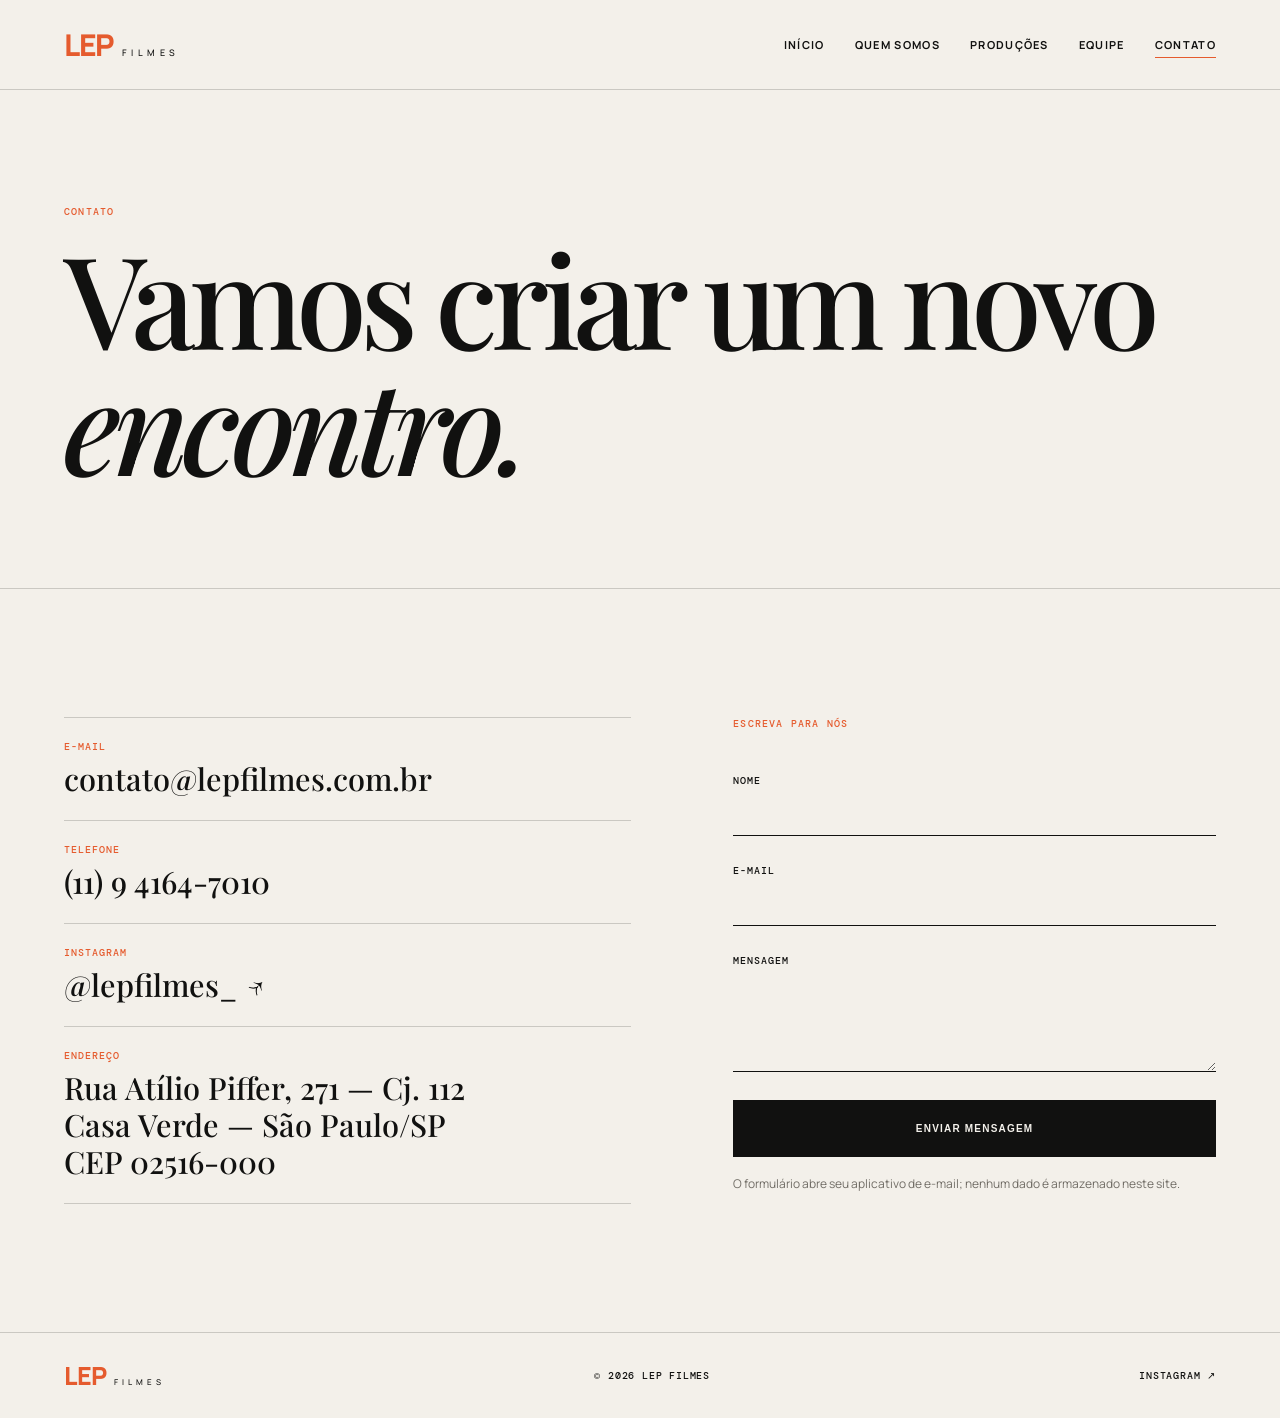
==== pages/contato.html @ 981b1b51 "Initial commit - LEP site" ====
<!doctype html><html lang="pt-BR"><head><meta charset="utf-8"><meta name="viewport" content="width=device-width,initial-scale=1"><title>Contato | LEP Filmes</title><meta name="description" content="Entre em contato com a LEP Filmes."><link rel="icon" href="../favicon.svg"><link rel="stylesheet" href="../css/styles.css"></head><body><div data-header></div><main><section class="page-hero"><p class="eyebrow">Contato</p><h1 class="display">Vamos criar um novo <em>encontro.</em></h1></section><section class="section"><div class="contact-grid"><div class="contact-links" data-reveal><a class="contact-link" href="mailto:contato@lepfilmes.com.br"><small>E-mail</small><strong>contato@lepfilmes.com.br</strong></a><a class="contact-link" href="tel:+5511941647010"><small>Telefone</small><strong>(11) 9 4164-7010</strong></a><a class="contact-link" href="https://www.instagram.com/lepfilmes_/" target="_blank" rel="noreferrer"><small>Instagram</small><strong>@lepfilmes_ ↗</strong></a><div class="contact-link"><small>Endereço</small><strong>Rua Atílio Piffer, 271 — Cj. 112<br>Casa Verde — São Paulo/SP<br>CEP 02516-000</strong></div></div><form class="contact-form" data-reveal action="mailto:contato@lepfilmes.com.br" method="post" enctype="text/plain"><p class="eyebrow">Escreva para nós</p><label>Nome<input required name="nome" type="text"></label><label>E-mail<input required name="email" type="email"></label><label>Mensagem<textarea required name="mensagem"></textarea></label><button class="button" type="submit">Enviar mensagem</button><p class="form-note">O formulário abre seu aplicativo de e-mail; nenhum dado é armazenado neste site.</p></form></div></section></main><div data-footer></div><script src="../js/site.js"></script></body></html>
---- css/styles.css ----
@import url('https://fonts.googleapis.com/css2?family=DM+Mono:wght@400;500&family=Manrope:wght@400;500;600;700&family=Playfair+Display:ital,wght@0,500;0,600;1,500;1,600&display=swap');
:root{--ink:#111110;--paper:#f3f0ea;--warm:#e55b2e;--sand:#d2c3af;--muted:#716d66;--line:rgba(17,17,16,.18);--display:'Playfair Display',Georgia,serif;--sans:Manrope,Arial,sans-serif;--mono:'DM Mono',monospace}*{box-sizing:border-box}html{scroll-behavior:smooth}body{margin:0;background:var(--paper);color:var(--ink);font:16px/1.55 var(--sans)}a{color:inherit;text-decoration:none}img{display:block;max-width:100%}.site-header{height:90px;display:flex;align-items:center;justify-content:space-between;padding:0 clamp(22px,5vw,80px);border-bottom:1px solid var(--line);position:relative;z-index:5;background:var(--paper)}.wordmark{display:flex;align-items:baseline;gap:8px;font-family:var(--sans);font-weight:800;letter-spacing:-.09em}.wordmark span{font-size:30px;line-height:1;color:var(--warm)}.wordmark i{font-style:normal;font-size:9px;letter-spacing:.5em;font-weight:500}.site-nav{display:flex;gap:30px;font-size:11px;font-weight:700;letter-spacing:.12em;text-transform:uppercase}.site-nav a{position:relative}.site-nav a:after{content:'';position:absolute;left:0;bottom:-5px;width:0;height:1px;background:var(--warm);transition:width .25s}.site-nav a:hover:after,.site-nav a.active:after{width:100%}.menu-toggle{display:none;background:none;border:0;padding:8px}.menu-toggle span{display:block;background:var(--ink);height:1px;width:24px;margin:5px}.eyebrow{font:500 10px/1.4 var(--mono);letter-spacing:.12em;text-transform:uppercase;color:var(--warm);margin:0 0 14px}.display{font-family:var(--display);font-weight:500;letter-spacing:-.055em;line-height:.98}.display em{font-style:italic}.button,.button-quiet{display:inline-flex;align-items:center;justify-content:center;min-height:46px;padding:0 20px;border:1px solid var(--ink);font-size:10px;letter-spacing:.12em;text-transform:uppercase;font-weight:700;transition:.25s}.button{background:var(--ink);color:var(--paper)}.button:hover{background:var(--warm);border-color:var(--warm)}.button-quiet:hover{background:var(--ink);color:var(--paper)}
.hero{min-height:calc(100vh - 90px);display:flex;flex-direction:column;justify-content:space-between;padding:clamp(38px,7vw,110px) clamp(22px,5vw,80px) 32px;background:var(--ink);color:var(--paper);overflow:hidden;position:relative}.hero:after{content:'LEP';font:600 min(41vw,570px)/.7 var(--display);letter-spacing:-.13em;color:rgba(229,91,46,.13);position:absolute;right:-.04em;bottom:.03em;pointer-events:none}.hero__top,.hero__bottom{position:relative;z-index:1;display:flex;justify-content:space-between;gap:20px}.hero__bottom{align-items:flex-end;gap:40px}.hero .eyebrow,.hero__year,.scroll-note{color:var(--sand)}.hero__year,.scroll-note{font:500 10px var(--mono)}.hero h1{max-width:1100px;font-size:clamp(60px,11.6vw,176px);margin:0;position:relative;z-index:1}.hero__copy{max-width:440px;font-size:clamp(16px,1.5vw,21px);line-height:1.45;margin:0}.scroll-note{letter-spacing:.1em;text-transform:uppercase;writing-mode:vertical-rl}.section{padding:clamp(72px,10vw,150px) clamp(22px,5vw,80px)}.section--ink{background:var(--ink);color:var(--paper)}.section-heading{display:grid;grid-template-columns:1fr 2fr;gap:30px;margin-bottom:60px}.section-heading h2{font-size:clamp(46px,6.5vw,96px);margin:0}.section-heading .intro{font-size:clamp(17px,1.7vw,25px);max-width:640px;margin:5px 0 0}
.featured-grid{display:grid;grid-template-columns:1.16fr .84fr;gap:clamp(20px,4vw,60px);align-items:start}.production-card{position:relative;min-width:0;border-top:1px solid var(--line);padding-top:14px}.production-card--featured:nth-child(2){margin-top:105px}/* Images are anchors: block formatting makes the explicit height reserve layout space. */.production-image{display:block;position:relative;z-index:0;height:clamp(320px,46vw,650px);background:#252525;overflow:hidden}.production-image img{width:100%;height:100%;object-fit:cover;transition:transform .7s ease}.production-card:hover img{transform:scale(1.035)}.production-card__body{position:relative;z-index:1;padding-top:20px}.production-card h3{font:500 clamp(34px,4vw,58px)/1 var(--display);letter-spacing:-.05em;margin:0 0 15px}.production-card p:not(.eyebrow){margin:0;max-width:480px;font-size:15px;color:var(--muted)}.section--ink .production-card p:not(.eyebrow){color:#d0ccc5}.text-link{display:inline-flex;margin-top:23px;gap:16px;text-transform:uppercase;font:500 10px var(--mono);letter-spacing:.1em;border-bottom:1px solid currentColor;padding-bottom:5px}
.split-statement{display:grid;grid-template-columns:1fr 1fr;gap:8vw;align-items:end}.split-statement h2{font-size:clamp(54px,8.4vw,130px);margin:0}.split-statement__copy{font-size:20px;max-width:480px;margin:0}.numbers{display:flex;flex-wrap:wrap;gap:clamp(28px,7vw,110px);margin-top:55px;padding-top:22px;border-top:1px solid rgba(243,240,234,.25)}.number strong{font:500 clamp(42px,5vw,70px)/1 var(--display);display:block}.number span{font:500 10px var(--mono);letter-spacing:.1em;text-transform:uppercase;color:var(--sand)}.founders{display:grid;grid-template-columns:1.2fr .8fr;gap:clamp(30px,8vw,130px);align-items:center}.founders__image{height:min(70vw,750px);overflow:hidden}.founders__image img,.team-portrait img{width:100%;height:100%;object-fit:cover;filter:saturate(.78)}.founders h2{font-size:clamp(50px,6vw,90px);margin:0 0 24px}.founder-names,.role-list{border-top:1px solid var(--line);margin-top:36px}.founder-names div{display:flex;justify-content:space-between;padding:14px 0;border-bottom:1px solid var(--line);font-size:15px}.founder-names span:last-child{font:500 10px var(--mono);letter-spacing:.08em;text-transform:uppercase;color:var(--muted)}.instagram-cta{background:var(--warm);padding:clamp(60px,9vw,130px) clamp(22px,5vw,80px);display:flex;justify-content:space-between;align-items:flex-end;gap:35px}.instagram-cta h2{font-size:clamp(48px,7vw,110px);line-height:.92;margin:0;max-width:800px}.instagram-cta .button{background:var(--ink)}
.page-hero{padding:clamp(60px,9vw,140px) clamp(22px,5vw,80px) clamp(55px,8vw,110px);border-bottom:1px solid var(--line)}.page-hero h1{font-size:clamp(62px,10vw,152px);margin:16px 0 0;max-width:1100px}.page-hero__intro{font-size:clamp(18px,2vw,28px);line-height:1.35;max-width:720px;margin:36px 0 0}.catalog-grid{display:grid;grid-template-columns:repeat(2,minmax(0,1fr));gap:64px 35px}.catalog-grid .production-card:nth-child(even){margin-top:90px}.about-hero{display:grid;grid-template-columns:1.1fr .9fr;gap:7vw}.about-hero h1{font-size:clamp(58px,9.5vw,145px);margin:0}.about-hero__copy{font-size:clamp(19px,2vw,29px);line-height:1.35;align-self:end}.about-block{max-width:790px;margin:0 auto;font-size:clamp(19px,2vw,27px);line-height:1.45}.about-block p{margin:0 0 28px}.team-grid{display:grid;grid-template-columns:1.1fr .9fr;gap:70px}.team-portrait{height:680px}.team-copy h2{font-size:clamp(48px,6.5vw,90px);margin:0 0 24px}.role-list div{display:grid;grid-template-columns:1fr 1fr;padding:18px 0;border-bottom:1px solid var(--line);gap:25px}.role-list span:first-child{font:500 10px var(--mono);letter-spacing:.1em;text-transform:uppercase;color:var(--warm)}
.contact-grid{display:grid;grid-template-columns:1.08fr .92fr;gap:8vw}.contact-links{border-top:1px solid var(--line)}.contact-link{padding:22px 0;border-bottom:1px solid var(--line);display:block}.contact-link small{display:block;font:500 10px var(--mono);letter-spacing:.1em;text-transform:uppercase;color:var(--warm);margin-bottom:8px}.contact-link strong{font:500 clamp(20px,2.4vw,36px)/1.2 var(--display)}.contact-form{display:grid;gap:18px}.contact-form label{font:500 10px var(--mono);letter-spacing:.1em;text-transform:uppercase}.contact-form input,.contact-form textarea{display:block;width:100%;background:transparent;border:0;border-bottom:1px solid var(--ink);font:17px var(--sans);padding:10px 0;margin-top:5px;outline:none}.contact-form textarea{height:100px;resize:vertical}.form-note{font-size:12px;color:var(--muted);margin:0}.production-detail{padding-bottom:0}.production-detail__hero{display:grid;grid-template-columns:.9fr 1.1fr;min-height:calc(100vh - 90px)}.production-detail__image{min-height:500px;background:var(--ink)}.production-detail__image img{width:100%;height:100%;object-fit:cover}.production-detail__text{padding:clamp(45px,7vw,110px) clamp(24px,6vw,105px);display:flex;flex-direction:column;justify-content:flex-end}.production-detail__text h1{font-size:clamp(55px,8vw,128px);margin:0 0 25px}.production-detail__text .lead{font-size:clamp(18px,1.8vw,26px);line-height:1.4;max-width:620px;margin:0}.button-row{display:flex;flex-wrap:wrap;gap:9px;margin-top:38px}.detail-data{display:grid;grid-template-columns:1fr 1fr;gap:8vw}.detail-data h2{font-size:clamp(38px,5vw,68px);margin:0 0 25px}.credit-list{border-top:1px solid var(--line)}.credit-list div{display:grid;grid-template-columns:150px 1fr;padding:12px 0;border-bottom:1px solid var(--line);gap:10px}.credit-list dt{font:500 10px var(--mono);color:var(--warm);letter-spacing:.08em;text-transform:uppercase}.credit-list dd{margin:0}.note{border-left:2px solid var(--warm);padding-left:18px;font-size:17px;line-height:1.5}.site-footer{display:flex;align-items:center;justify-content:space-between;gap:18px;padding:30px clamp(22px,5vw,80px);border-top:1px solid var(--line);font:500 10px var(--mono);letter-spacing:.08em;text-transform:uppercase}.site-footer p{margin:0}.wordmark--footer span{font-size:25px}.wordmark--footer i{font-size:8px}.reveal,[data-reveal]{opacity:0;transform:translateY(18px);transition:opacity .6s ease,transform .6s ease}.revealed{opacity:1;transform:translateY(0)}
@media(max-width:760px){.site-header{height:72px}.wordmark span{font-size:25px}.site-nav{display:none;position:absolute;top:71px;left:0;right:0;background:var(--paper);padding:20px 22px 25px;box-shadow:0 18px 26px rgba(0,0,0,.08);flex-direction:column;gap:16px}.site-nav.is-open{display:flex}.menu-toggle{display:block}.hero{min-height:calc(100vh - 72px)}.hero__bottom{align-items:flex-end}.scroll-note{display:none}.section-heading,.split-statement,.founders,.about-hero,.team-grid,.contact-grid,.production-detail__hero,.detail-data{grid-template-columns:1fr}.section-heading{gap:20px;margin-bottom:42px}.featured-grid,.catalog-grid{grid-template-columns:1fr;gap:45px}.production-card--featured:nth-child(2),.catalog-grid .production-card:nth-child(even){margin-top:0}.production-image{height:112vw;max-height:600px}.featured-grid .production-card:first-child .production-image{height:80vw}.founders__image,.team-portrait{height:118vw}.numbers{gap:25px}.instagram-cta{align-items:flex-start;flex-direction:column}.production-detail__hero{min-height:auto}.production-detail__image{height:116vw;min-height:0}.production-detail__text{min-height:500px}.site-footer{flex-wrap:wrap}.credit-list div{grid-template-columns:120px 1fr}}
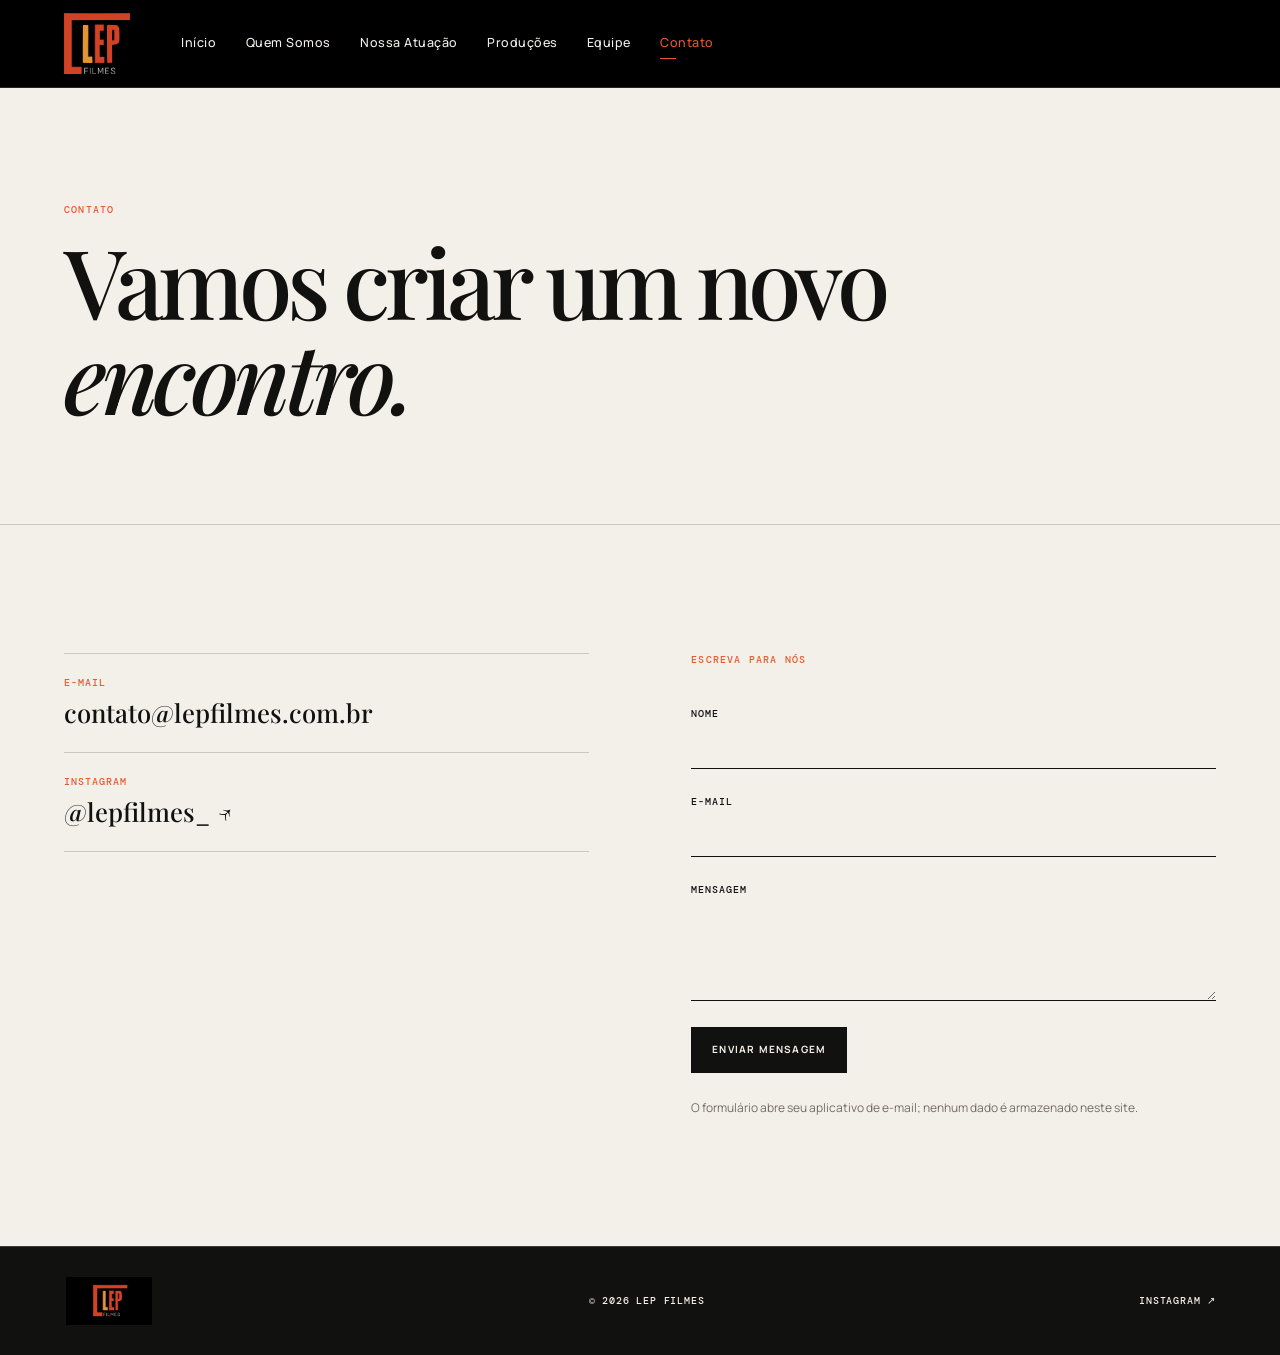
==== commit 82cbffe2: "Refine LEP site pages and navigation" ====
--- a/pages/contato.html
+++ b/pages/contato.html
@@ -1 +1 @@
-<!doctype html><html lang="pt-BR"><head><meta charset="utf-8"><meta name="viewport" content="width=device-width,initial-scale=1"><title>Contato | LEP Filmes</title><meta name="description" content="Entre em contato com a LEP Filmes."><link rel="icon" href="../favicon.svg"><link rel="stylesheet" href="../css/styles.css"></head><body><div data-header></div><main><section class="page-hero"><p class="eyebrow">Contato</p><h1 class="display">Vamos criar um novo <em>encontro.</em></h1></section><section class="section"><div class="contact-grid"><div class="contact-links" data-reveal><a class="contact-link" href="mailto:contato@lepfilmes.com.br"><small>E-mail</small><strong>contato@lepfilmes.com.br</strong></a><a class="contact-link" href="tel:+5511941647010"><small>Telefone</small><strong>(11) 9 4164-7010</strong></a><a class="contact-link" href="https://www.instagram.com/lepfilmes_/" target="_blank" rel="noreferrer"><small>Instagram</small><strong>@lepfilmes_ ↗</strong></a><div class="contact-link"><small>Endereço</small><strong>Rua Atílio Piffer, 271 — Cj. 112<br>Casa Verde — São Paulo/SP<br>CEP 02516-000</strong></div></div><form class="contact-form" data-reveal action="mailto:contato@lepfilmes.com.br" method="post" enctype="text/plain"><p class="eyebrow">Escreva para nós</p><label>Nome<input required name="nome" type="text"></label><label>E-mail<input required name="email" type="email"></label><label>Mensagem<textarea required name="mensagem"></textarea></label><button class="button" type="submit">Enviar mensagem</button><p class="form-note">O formulário abre seu aplicativo de e-mail; nenhum dado é armazenado neste site.</p></form></div></section></main><div data-footer></div><script src="../js/site.js"></script></body></html>
+<!doctype html><html lang="pt-BR"><head><meta charset="utf-8"><meta name="viewport" content="width=device-width,initial-scale=1"><title>Contato | LEP Filmes</title><meta name="description" content="Entre em contato com a LEP Filmes."><link rel="icon" href="../favicon.svg"><link rel="stylesheet" href="../css/styles.css"><link rel="stylesheet" href="../css/home.css"><link rel="stylesheet" href="../css/editorial.css"></head><body><div data-header></div><main><section class="page-hero"><p class="eyebrow">Contato</p><h1 class="display">Vamos criar um novo <em>encontro.</em></h1></section><section class="section"><div class="contact-grid"><div class="contact-links" data-reveal><a class="contact-link" href="mailto:contato@lepfilmes.com.br"><small>E-mail</small><strong>contato@lepfilmes.com.br</strong></a><a class="contact-link" href="https://www.instagram.com/lepfilmes_/" target="_blank" rel="noreferrer"><small>Instagram</small><strong>@lepfilmes_ ↗</strong></a></div><form class="contact-form" data-reveal action="mailto:contato@lepfilmes.com.br" method="post" enctype="text/plain"><p class="eyebrow">Escreva para nós</p><label>Nome<input required name="nome" type="text" autocomplete="name"></label><label>E-mail<input required name="email" type="email" autocomplete="email"></label><label>Mensagem<textarea required name="mensagem"></textarea></label><button class="button" type="submit">Enviar mensagem</button><p class="form-note">O formulário abre seu aplicativo de e-mail; nenhum dado é armazenado neste site.</p></form></div></section></main><div data-footer></div><script src="../js/site.js"></script></body></html>
--- a/css/styles.css
+++ b/css/styles.css
@@ -1,8 +1,125 @@
 @import url('https://fonts.googleapis.com/css2?family=DM+Mono:wght@400;500&family=Manrope:wght@400;500;600;700&family=Playfair+Display:ital,wght@0,500;0,600;1,500;1,600&display=swap');
 :root{--ink:#111110;--paper:#f3f0ea;--warm:#e55b2e;--sand:#d2c3af;--muted:#716d66;--line:rgba(17,17,16,.18);--display:'Playfair Display',Georgia,serif;--sans:Manrope,Arial,sans-serif;--mono:'DM Mono',monospace}*{box-sizing:border-box}html{scroll-behavior:smooth}body{margin:0;background:var(--paper);color:var(--ink);font:16px/1.55 var(--sans)}a{color:inherit;text-decoration:none}img{display:block;max-width:100%}.site-header{height:90px;display:flex;align-items:center;justify-content:space-between;padding:0 clamp(22px,5vw,80px);border-bottom:1px solid var(--line);position:relative;z-index:5;background:var(--paper)}.wordmark{display:flex;align-items:baseline;gap:8px;font-family:var(--sans);font-weight:800;letter-spacing:-.09em}.wordmark span{font-size:30px;line-height:1;color:var(--warm)}.wordmark i{font-style:normal;font-size:9px;letter-spacing:.5em;font-weight:500}.site-nav{display:flex;gap:30px;font-size:11px;font-weight:700;letter-spacing:.12em;text-transform:uppercase}.site-nav a{position:relative}.site-nav a:after{content:'';position:absolute;left:0;bottom:-5px;width:0;height:1px;background:var(--warm);transition:width .25s}.site-nav a:hover:after,.site-nav a.active:after{width:100%}.menu-toggle{display:none;background:none;border:0;padding:8px}.menu-toggle span{display:block;background:var(--ink);height:1px;width:24px;margin:5px}.eyebrow{font:500 10px/1.4 var(--mono);letter-spacing:.12em;text-transform:uppercase;color:var(--warm);margin:0 0 14px}.display{font-family:var(--display);font-weight:500;letter-spacing:-.055em;line-height:.98}.display em{font-style:italic}.button,.button-quiet{display:inline-flex;align-items:center;justify-content:center;min-height:46px;padding:0 20px;border:1px solid var(--ink);font-size:10px;letter-spacing:.12em;text-transform:uppercase;font-weight:700;transition:.25s}.button{background:var(--ink);color:var(--paper)}.button:hover{background:var(--warm);border-color:var(--warm)}.button-quiet:hover{background:var(--ink);color:var(--paper)}
-.hero{min-height:calc(100vh - 90px);display:flex;flex-direction:column;justify-content:space-between;padding:clamp(38px,7vw,110px) clamp(22px,5vw,80px) 32px;background:var(--ink);color:var(--paper);overflow:hidden;position:relative}.hero:after{content:'LEP';font:600 min(41vw,570px)/.7 var(--display);letter-spacing:-.13em;color:rgba(229,91,46,.13);position:absolute;right:-.04em;bottom:.03em;pointer-events:none}.hero__top,.hero__bottom{position:relative;z-index:1;display:flex;justify-content:space-between;gap:20px}.hero__bottom{align-items:flex-end;gap:40px}.hero .eyebrow,.hero__year,.scroll-note{color:var(--sand)}.hero__year,.scroll-note{font:500 10px var(--mono)}.hero h1{max-width:1100px;font-size:clamp(60px,11.6vw,176px);margin:0;position:relative;z-index:1}.hero__copy{max-width:440px;font-size:clamp(16px,1.5vw,21px);line-height:1.45;margin:0}.scroll-note{letter-spacing:.1em;text-transform:uppercase;writing-mode:vertical-rl}.section{padding:clamp(72px,10vw,150px) clamp(22px,5vw,80px)}.section--ink{background:var(--ink);color:var(--paper)}.section-heading{display:grid;grid-template-columns:1fr 2fr;gap:30px;margin-bottom:60px}.section-heading h2{font-size:clamp(46px,6.5vw,96px);margin:0}.section-heading .intro{font-size:clamp(17px,1.7vw,25px);max-width:640px;margin:5px 0 0}
+.hero{min-height:calc(100vh - 90px);display:flex;flex-direction:column;justify-content:space-between;padding:clamp(38px,7vw,110px) clamp(22px,5vw,80px) 32px;background:var(--ink);color:var(--paper);overflow:hidden;position:relative}.hero:after{content:'LEP';font:600 min(41vw,570px)/.7 var(--display);letter-spacing:-.13em;color:rgba(229,91,46,.13);position:absolute;right:-.04em;bottom:.03em;pointer-events:none}.hero__top,.hero__bottom{position:relative;z-index:1;display:flex;justify-content:space-between;gap:20px}.hero__bottom{align-items:flex-end;gap:40px}.hero .eyebrow,.hero__year,.scroll-note{color:var(--sand)}.hero__year,.scroll-note{font:500 10px var(--mono)}.hero h1{max-width:1100px;font-size:clamp(54px,9.4vw,144px);margin:0;position:relative;z-index:1}.hero__copy{max-width:440px;font-size:clamp(16px,1.5vw,21px);line-height:1.45;margin:0}.scroll-note{letter-spacing:.1em;text-transform:uppercase;writing-mode:vertical-rl}.section{padding:clamp(72px,10vw,150px) clamp(22px,5vw,80px)}.section--ink{background:var(--ink);color:var(--paper)}.section-heading{display:grid;grid-template-columns:1fr 2fr;gap:30px;margin-bottom:60px}.section-heading h2{font-size:clamp(46px,6.5vw,96px);margin:0}.section-heading .intro{font-size:clamp(17px,1.7vw,25px);max-width:640px;margin:5px 0 0}
 .featured-grid{display:grid;grid-template-columns:1.16fr .84fr;gap:clamp(20px,4vw,60px);align-items:start}.production-card{position:relative;min-width:0;border-top:1px solid var(--line);padding-top:14px}.production-card--featured:nth-child(2){margin-top:105px}/* Images are anchors: block formatting makes the explicit height reserve layout space. */.production-image{display:block;position:relative;z-index:0;height:clamp(320px,46vw,650px);background:#252525;overflow:hidden}.production-image img{width:100%;height:100%;object-fit:cover;transition:transform .7s ease}.production-card:hover img{transform:scale(1.035)}.production-card__body{position:relative;z-index:1;padding-top:20px}.production-card h3{font:500 clamp(34px,4vw,58px)/1 var(--display);letter-spacing:-.05em;margin:0 0 15px}.production-card p:not(.eyebrow){margin:0;max-width:480px;font-size:15px;color:var(--muted)}.section--ink .production-card p:not(.eyebrow){color:#d0ccc5}.text-link{display:inline-flex;margin-top:23px;gap:16px;text-transform:uppercase;font:500 10px var(--mono);letter-spacing:.1em;border-bottom:1px solid currentColor;padding-bottom:5px}
 .split-statement{display:grid;grid-template-columns:1fr 1fr;gap:8vw;align-items:end}.split-statement h2{font-size:clamp(54px,8.4vw,130px);margin:0}.split-statement__copy{font-size:20px;max-width:480px;margin:0}.numbers{display:flex;flex-wrap:wrap;gap:clamp(28px,7vw,110px);margin-top:55px;padding-top:22px;border-top:1px solid rgba(243,240,234,.25)}.number strong{font:500 clamp(42px,5vw,70px)/1 var(--display);display:block}.number span{font:500 10px var(--mono);letter-spacing:.1em;text-transform:uppercase;color:var(--sand)}.founders{display:grid;grid-template-columns:1.2fr .8fr;gap:clamp(30px,8vw,130px);align-items:center}.founders__image{height:min(70vw,750px);overflow:hidden}.founders__image img,.team-portrait img{width:100%;height:100%;object-fit:cover;filter:saturate(.78)}.founders h2{font-size:clamp(50px,6vw,90px);margin:0 0 24px}.founder-names,.role-list{border-top:1px solid var(--line);margin-top:36px}.founder-names div{display:flex;justify-content:space-between;padding:14px 0;border-bottom:1px solid var(--line);font-size:15px}.founder-names span:last-child{font:500 10px var(--mono);letter-spacing:.08em;text-transform:uppercase;color:var(--muted)}.instagram-cta{background:var(--warm);padding:clamp(60px,9vw,130px) clamp(22px,5vw,80px);display:flex;justify-content:space-between;align-items:flex-end;gap:35px}.instagram-cta h2{font-size:clamp(48px,7vw,110px);line-height:.92;margin:0;max-width:800px}.instagram-cta .button{background:var(--ink)}
 .page-hero{padding:clamp(60px,9vw,140px) clamp(22px,5vw,80px) clamp(55px,8vw,110px);border-bottom:1px solid var(--line)}.page-hero h1{font-size:clamp(62px,10vw,152px);margin:16px 0 0;max-width:1100px}.page-hero__intro{font-size:clamp(18px,2vw,28px);line-height:1.35;max-width:720px;margin:36px 0 0}.catalog-grid{display:grid;grid-template-columns:repeat(2,minmax(0,1fr));gap:64px 35px}.catalog-grid .production-card:nth-child(even){margin-top:90px}.about-hero{display:grid;grid-template-columns:1.1fr .9fr;gap:7vw}.about-hero h1{font-size:clamp(58px,9.5vw,145px);margin:0}.about-hero__copy{font-size:clamp(19px,2vw,29px);line-height:1.35;align-self:end}.about-block{max-width:790px;margin:0 auto;font-size:clamp(19px,2vw,27px);line-height:1.45}.about-block p{margin:0 0 28px}.team-grid{display:grid;grid-template-columns:1.1fr .9fr;gap:70px}.team-portrait{height:680px}.team-copy h2{font-size:clamp(48px,6.5vw,90px);margin:0 0 24px}.role-list div{display:grid;grid-template-columns:1fr 1fr;padding:18px 0;border-bottom:1px solid var(--line);gap:25px}.role-list span:first-child{font:500 10px var(--mono);letter-spacing:.1em;text-transform:uppercase;color:var(--warm)}
-.contact-grid{display:grid;grid-template-columns:1.08fr .92fr;gap:8vw}.contact-links{border-top:1px solid var(--line)}.contact-link{padding:22px 0;border-bottom:1px solid var(--line);display:block}.contact-link small{display:block;font:500 10px var(--mono);letter-spacing:.1em;text-transform:uppercase;color:var(--warm);margin-bottom:8px}.contact-link strong{font:500 clamp(20px,2.4vw,36px)/1.2 var(--display)}.contact-form{display:grid;gap:18px}.contact-form label{font:500 10px var(--mono);letter-spacing:.1em;text-transform:uppercase}.contact-form input,.contact-form textarea{display:block;width:100%;background:transparent;border:0;border-bottom:1px solid var(--ink);font:17px var(--sans);padding:10px 0;margin-top:5px;outline:none}.contact-form textarea{height:100px;resize:vertical}.form-note{font-size:12px;color:var(--muted);margin:0}.production-detail{padding-bottom:0}.production-detail__hero{display:grid;grid-template-columns:.9fr 1.1fr;min-height:calc(100vh - 90px)}.production-detail__image{min-height:500px;background:var(--ink)}.production-detail__image img{width:100%;height:100%;object-fit:cover}.production-detail__text{padding:clamp(45px,7vw,110px) clamp(24px,6vw,105px);display:flex;flex-direction:column;justify-content:flex-end}.production-detail__text h1{font-size:clamp(55px,8vw,128px);margin:0 0 25px}.production-detail__text .lead{font-size:clamp(18px,1.8vw,26px);line-height:1.4;max-width:620px;margin:0}.button-row{display:flex;flex-wrap:wrap;gap:9px;margin-top:38px}.detail-data{display:grid;grid-template-columns:1fr 1fr;gap:8vw}.detail-data h2{font-size:clamp(38px,5vw,68px);margin:0 0 25px}.credit-list{border-top:1px solid var(--line)}.credit-list div{display:grid;grid-template-columns:150px 1fr;padding:12px 0;border-bottom:1px solid var(--line);gap:10px}.credit-list dt{font:500 10px var(--mono);color:var(--warm);letter-spacing:.08em;text-transform:uppercase}.credit-list dd{margin:0}.note{border-left:2px solid var(--warm);padding-left:18px;font-size:17px;line-height:1.5}.site-footer{display:flex;align-items:center;justify-content:space-between;gap:18px;padding:30px clamp(22px,5vw,80px);border-top:1px solid var(--line);font:500 10px var(--mono);letter-spacing:.08em;text-transform:uppercase}.site-footer p{margin:0}.wordmark--footer span{font-size:25px}.wordmark--footer i{font-size:8px}.reveal,[data-reveal]{opacity:0;transform:translateY(18px);transition:opacity .6s ease,transform .6s ease}.revealed{opacity:1;transform:translateY(0)}
+.contact-grid{display:grid;grid-template-columns:1.08fr .92fr;gap:8vw}.contact-links{border-top:1px solid var(--line)}.contact-link{padding:22px 0;border-bottom:1px solid var(--line);display:block}.contact-link small{display:block;font:500 10px var(--mono);letter-spacing:.1em;text-transform:uppercase;color:var(--warm);margin-bottom:8px}.contact-link strong{font:500 clamp(20px,2.4vw,36px)/1.2 var(--display)}.contact-form{display:grid;gap:18px}.contact-form label{font:500 10px var(--mono);letter-spacing:.1em;text-transform:uppercase}.contact-form input,.contact-form textarea{display:block;width:100%;background:transparent;border:0;border-bottom:1px solid var(--ink);font:17px var(--sans);padding:10px 0;margin-top:5px;outline:none}.contact-form textarea{height:100px;resize:vertical}.form-note{font-size:12px;color:var(--muted);margin:0}.production-detail{padding-bottom:0}.production-detail__hero{display:grid;grid-template-columns:.9fr 1.1fr;min-height:calc(100vh - 90px)}.production-detail__image{min-height:500px;background:var(--ink)}.production-detail__image img{width:100%;height:100%;object-fit:cover}.production-detail__text{padding:clamp(45px,7vw,110px) clamp(24px,6vw,105px);display:flex;flex-direction:column;justify-content:flex-end}.production-detail__text h1{font-size:clamp(55px,8vw,128px);margin:0 0 25px}.production-detail__text .lead{font-size:clamp(18px,1.8vw,26px);line-height:1.4;max-width:620px;margin:0}.button-row{display:flex;flex-wrap:wrap;gap:9px;margin-top:38px}.detail-data{display:grid;grid-template-columns:1fr 1fr;gap:8vw}.detail-data h2{font-size:clamp(38px,5vw,68px);margin:0 0 25px}.credit-list{border-top:1px solid var(--line)}.credit-list div{display:grid;grid-template-columns:150px 1fr;padding:12px 0;border-bottom:1px solid var(--line);gap:10px}.credit-list dt{font:500 10px var(--mono);color:var(--warm);letter-spacing:.08em;text-transform:uppercase}.credit-list dd{margin:0}.note{border-left:2px solid var(--warm);padding-left:18px;font-size:17px;line-height:1.5}.site-footer{display:flex;align-items:center;justify-content:space-between;gap:18px;padding:30px clamp(22px,5vw,80px);border-top:1px solid var(--line);font:500 10px var(--mono);letter-spacing:.08em;text-transform:uppercase}.site-footer p{margin:0}.wordmark--footer span{font-size:25px}.wordmark--footer i{font-size:8px}.reveal-ready{opacity:0;transform:translateY(18px);transition:opacity .6s ease,transform .6s ease}.revealed{opacity:1;transform:translateY(0)}
 @media(max-width:760px){.site-header{height:72px}.wordmark span{font-size:25px}.site-nav{display:none;position:absolute;top:71px;left:0;right:0;background:var(--paper);padding:20px 22px 25px;box-shadow:0 18px 26px rgba(0,0,0,.08);flex-direction:column;gap:16px}.site-nav.is-open{display:flex}.menu-toggle{display:block}.hero{min-height:calc(100vh - 72px)}.hero__bottom{align-items:flex-end}.scroll-note{display:none}.section-heading,.split-statement,.founders,.about-hero,.team-grid,.contact-grid,.production-detail__hero,.detail-data{grid-template-columns:1fr}.section-heading{gap:20px;margin-bottom:42px}.featured-grid,.catalog-grid{grid-template-columns:1fr;gap:45px}.production-card--featured:nth-child(2),.catalog-grid .production-card:nth-child(even){margin-top:0}.production-image{height:112vw;max-height:600px}.featured-grid .production-card:first-child .production-image{height:80vw}.founders__image,.team-portrait{height:118vw}.numbers{gap:25px}.instagram-cta{align-items:flex-start;flex-direction:column}.production-detail__hero{min-height:auto}.production-detail__image{height:116vw;min-height:0}.production-detail__text{min-height:500px}.site-footer{flex-wrap:wrap}.credit-list div{grid-template-columns:120px 1fr}}
+
+
+/* LEP — navigation, filmography and editorial layouts */
+button{font:inherit;cursor:pointer}
+:focus-visible{outline:2px solid var(--warm);outline-offset:6px}
+body.menu-open,body.intro-open{overflow:hidden}
+.site-header{background:var(--ink);border-color:rgba(243,240,234,.16);color:var(--paper)}
+.wordmark{display:block;line-height:0;letter-spacing:normal}
+.wordmark img{width:112px;height:58px;object-fit:contain}
+.site-footer{background:var(--ink);color:var(--paper);border-color:rgba(243,240,234,.18)}
+.wordmark--footer img{width:90px;height:48px}
+.menu-toggle{display:grid;place-content:center;width:48px;height:48px;color:var(--paper)}
+.menu-toggle span{width:29px;background:currentColor;margin:4px 0;transition:width .2s}
+.menu-toggle:hover span:last-child{width:20px}
+.menu-dialog{position:fixed;inset:0;width:100%;max-width:none;height:100%;height:100dvh;max-height:none;margin:0;padding:0 clamp(22px,5vw,80px) 28px;border:0;background:var(--ink);color:var(--paper);overflow:auto}
+.menu-dialog[open]{display:flex;flex-direction:column;animation:menu-enter .24s ease-out}
+.menu-dialog::backdrop{background:var(--ink)}
+.menu-dialog__top{display:flex;align-items:center;justify-content:space-between;min-height:90px}
+.menu-close{display:flex;gap:18px;align-items:center;min-height:48px;padding:8px 0 8px 18px;background:none;border:0;color:var(--paper);font:11px var(--mono);text-transform:uppercase;letter-spacing:.1em}
+.menu-close span{font:300 34px var(--sans)}
+.site-nav{position:static;display:flex;flex:1;flex-direction:column;justify-content:center;gap:0;padding:32px 0;background:none;box-shadow:none;font:500 clamp(36px,6.8vw,92px)/1.22 var(--display);letter-spacing:-.04em;text-transform:none}
+.site-nav a{display:flex;align-items:center;gap:clamp(20px,4vw,64px);width:fit-content;padding:6px 0}
+.site-nav a span{font:11px var(--mono);letter-spacing:0;color:var(--warm)}
+.site-nav a:after{display:none}
+.site-nav a:hover,.site-nav a[aria-current="page"]{color:var(--warm)}
+.menu-signature{font:11px/1.8 var(--mono);margin:0;color:var(--sand)}
+.menu-signature span{opacity:.65}
+@keyframes menu-enter{from{opacity:0;transform:translateY(-12px)}to{opacity:1;transform:none}}
+.site-intro{position:fixed;inset:0;width:100%;max-width:none;height:100%;height:100dvh;max-height:none;margin:0;padding:0;border:0;background:#000;color:#fff;opacity:1;transition:opacity .45s ease;overflow:hidden}
+.site-intro::backdrop{background:#000;transition:opacity .45s ease}
+.site-intro video{width:100%;height:100%;display:block;object-fit:contain}
+.site-intro.is-leaving,.site-intro.is-leaving::backdrop{opacity:0}
+.intro-skip{position:absolute;right:clamp(22px,5vw,80px);bottom:max(28px,env(safe-area-inset-bottom));min-height:44px;padding:10px 15px;border:1px solid #ffffff65;background:#111a;color:#fff;font:10px var(--mono);letter-spacing:.08em;text-transform:uppercase}
+.intro-skip span{margin-left:14px}
+.hero{min-height:calc(100svh - 90px)}
+.hero__copy{font:500 12px/1.5 var(--mono);letter-spacing:.04em;color:var(--sand)}
+.split-statement__copy{font-size:clamp(17px,1.55vw,22px);line-height:1.65;max-width:560px}
+.founder-names div{gap:18px;align-items:baseline}
+.founder-names span:first-child{flex-shrink:0}
+.founder-names span:last-child{line-height:1.65;text-align:right}
+.featured-grid,.catalog-grid{display:flex;flex-direction:column;gap:clamp(64px,9vw,140px)}
+.production-feature{width:100%;min-width:0;border-top:1px solid var(--line);padding-top:16px}
+.production-feature__heading{display:flex;gap:25px;align-items:center;margin-bottom:18px}
+.production-feature__heading .eyebrow{margin:0;color:var(--muted)}
+.production-index{font:500 16px var(--mono);color:var(--warm)}
+.production-screen{position:relative;display:block;aspect-ratio:16/9;width:100%;background:#080808;overflow:hidden}
+.production-screen iframe{display:block;width:100%;height:100%;border:0}
+.production-screen img{width:100%;height:100%;object-fit:contain}
+.production-feature__body{display:grid;grid-template-columns:1fr 1fr;gap:7vw;padding-top:30px}
+.production-feature__body h2,.production-feature__body h3{font:500 clamp(36px,4.9vw,76px)/1.05 var(--display);letter-spacing:-.045em;margin:0;max-width:650px}
+.production-feature__body p{font-size:15px;line-height:1.7;color:var(--muted);margin:0;max-width:580px}
+.production-feature__links{display:flex;align-items:baseline;flex-wrap:wrap;gap:12px 25px}
+.trailer-link{font:10px/1.5 var(--mono);color:var(--muted);text-decoration:underline;text-underline-offset:4px}
+.team-hero h1{max-width:1050px;font-size:clamp(56px,8.5vw,128px)}
+.team-hero .page-hero__intro{max-width:780px;font-size:clamp(18px,1.75vw,25px);line-height:1.6}
+.team-editorial{padding-top:30px}
+.team-person{display:grid;grid-template-columns:60px minmax(120px,210px) 1fr;gap:clamp(24px,5vw,80px);align-items:center;padding:48px 0;border-bottom:1px solid var(--line)}
+.team-person__index{font:11px var(--mono);color:var(--muted);align-self:start;padding-top:10px}
+.team-person__portrait{position:relative;margin:0;padding:0 10px 10px 0}
+.team-person__portrait:after{content:'';position:absolute;right:0;bottom:0;width:42px;height:42px;border-right:2px solid var(--warm);border-bottom:2px solid var(--warm);pointer-events:none}
+.team-person__portrait img{width:100%;height:auto;max-height:270px;object-fit:contain;object-position:left center}
+.team-person__copy h2{font:500 clamp(32px,4.5vw,64px)/1.1 var(--display);letter-spacing:-.04em;margin:0 0 16px}
+.team-person__copy p{font:11px/1.8 var(--mono);letter-spacing:.04em;margin:0;color:var(--muted)}
+.about-support{color:var(--sand);font-size:16px;line-height:1.7;max-width:560px;margin:28px 0 0}
+.timeline{list-style:none;padding:0;margin:0}
+.timeline li{display:grid;grid-template-columns:1fr 2fr;gap:30px;padding:40px 0;border-top:1px solid var(--line)}
+.timeline__year{font:500 clamp(36px,5vw,72px)/1 var(--display);letter-spacing:-.04em;color:var(--warm)}
+.timeline h3{font:500 clamp(29px,3.5vw,48px)/1.15 var(--display);letter-spacing:-.03em;margin:0}
+.timeline p:not(.eyebrow){color:var(--muted);max-width:540px}
+.practice-list>div{display:grid;grid-template-columns:50px 1fr 1fr;gap:30px;align-items:baseline;padding:30px 0;border-top:1px solid #ffffff30}
+.practice-list span{font:11px var(--mono);color:var(--warm)}
+.practice-list h3{font:500 clamp(27px,3vw,40px)/1.2 var(--display);margin:0;letter-spacing:-.03em}
+.practice-list p{font-size:15px;color:var(--sand);margin:0}
+@media(max-width:760px){
+  .menu-dialog__top{min-height:72px}
+  .wordmark img{width:94px;height:48px}
+  .site-nav{gap:6px}
+  .hero{min-height:calc(100svh - 72px)}
+  .hero h1{font-size:clamp(50px,10.6vw,80px)}
+  .hero__top .eyebrow{max-width:230px;line-height:1.7}
+  .production-feature__body{grid-template-columns:1fr;gap:18px;padding-top:22px}
+  .production-feature__heading{gap:16px}
+  .production-feature__heading .eyebrow{font-size:9px}
+  .team-person{grid-template-columns:26px minmax(100px,150px) 1fr;gap:18px;padding:32px 0}
+  .team-person__copy h2{font-size:clamp(27px,4.5vw,36px)}
+  .team-person__copy p{font-size:10px;letter-spacing:0}
+  .timeline li{grid-template-columns:100px 1fr;gap:20px}
+  .practice-list>div{grid-template-columns:28px 1fr;gap:16px}
+  .practice-list p{grid-column:2}
+}
+@media(max-width:480px){
+  .team-person{grid-template-columns:26px 1fr;gap:22px 16px}
+  .team-person__portrait{width:150px}
+  .team-person__copy{grid-column:2}
+  .team-person__copy h2{font-size:34px;margin-bottom:10px}
+  .timeline li{grid-template-columns:1fr;gap:20px}
+  .founder-names div{flex-direction:column;gap:5px}
+  .founder-names span:last-child{text-align:left}
+}
+@media(prefers-reduced-motion:reduce){
+  html{scroll-behavior:auto}
+  *,*::before,*::after{animation:none!important;transition:none!important}
+  .reveal-ready{opacity:1;transform:none}
+}
+
+/* Recorta apenas as bordas das capturas de celular, sem duplicar as fotos. */
+.team-photo{overflow:hidden;position:relative;width:100%}
+.team-photo img{width:100%;height:auto;max-height:none;object-fit:contain}
+.team-photo--liz{aspect-ratio:2/3}
+.team-photo--liz img{transform:translateY(-11.0625%)}
+.team-photo--bia{aspect-ratio:18/23}
+.team-photo--bia img{transform:translateY(-21.875%)}
+.team-photo--myia{aspect-ratio:1}
+.team-photo--myia img{transform:translateY(-17.1875%)}
+
+@media(max-width:760px){.production-detail__hero{grid-template-columns:minmax(0,1fr)}.production-detail__text{min-width:0}}
+@media(max-width:480px){.production-detail__text h1{font-size:clamp(38px,10.5vw,50px);overflow-wrap:anywhere}}
--- a/css/home.css
+++ b/css/home.css
@@ -0,0 +1,92 @@
+/* Refinamentos exclusivos da landing page. */
+.home{--brand-paper:#e2e7e7}
+.home .site-header{height:88px;justify-content:flex-start;gap:clamp(30px,4vw,64px);background:var(--brand-paper);color:var(--ink);border-bottom:1px solid #1111101c}
+.home .site-header>.wordmark{flex:none;width:66px;aspect-ratio:1.084;overflow:hidden}
+.home .site-header>.wordmark img,.home .hero__brand img,.home .wordmark--footer img{width:252%;height:auto;max-width:none;transform:translate(-31.5%,-16.4%)}
+.home-nav{display:flex;align-items:center;gap:clamp(20px,2.3vw,36px);font:500 12.5px/1.5 var(--sans);letter-spacing:.04em}
+.home-nav a{display:flex;align-items:center;min-height:44px;position:relative}
+.home-nav a:hover,.home-nav a[aria-current="page"]{color:var(--warm)}
+.home-nav a[aria-current="page"]:after{content:'';position:absolute;bottom:7px;left:0;width:16px;height:1px;background:currentColor}
+.home .menu-toggle{display:none}
+.home .hero{min-height:calc(100svh - 88px)}
+.home .hero h1{font-size:clamp(43.2px,7.52vw,115.2px)}
+.home .hero__top{align-items:center;justify-content:flex-start;gap:22px;mix-blend-mode:screen}
+.home .hero__top .eyebrow{margin:0}
+.home .hero__brand{width:42px;aspect-ratio:1.084;overflow:hidden;flex:none}
+.home .hero__brand img{filter:grayscale(1) invert(1) brightness(4) contrast(4)}
+.home .site-intro video{width:70%;height:70%;position:absolute;left:15%;top:15%;object-fit:contain}
+.home .intro-actions{position:absolute;left:clamp(22px,5vw,80px);right:clamp(22px,5vw,80px);bottom:max(28px,env(safe-area-inset-bottom));display:flex;justify-content:space-between;gap:20px}
+.home .intro-skip{position:static}
+.home .intro-sound{min-height:44px;padding:10px 0;background:transparent;border:0;color:var(--paper);font:10px var(--mono);letter-spacing:.08em;text-transform:uppercase}
+.home .intro-sound:hover{color:var(--warm)}
+.home-section-heading{margin-bottom:clamp(64px,7vw,100px)}
+.home-section-heading h2{display:table;background:var(--warm);color:#fff;font-size:clamp(30px,3.2vw,46px);line-height:1.15;padding:14px 22px;margin:0 0 18px}
+.home-section-heading>p{max-width:26ch;font-size:clamp(12px,1vw,14px);line-height:1.6;margin:0;color:var(--ink)}
+.home .featured-grid{gap:clamp(90px,11vw,170px)}
+.home-production{width:100%;min-width:0}
+.home-production__heading{border-top:1px solid var(--line);padding-top:28px;margin-bottom:32px}
+.home-production__meta{font:500 10px/1.6 var(--mono);text-transform:uppercase;letter-spacing:.08em;color:var(--muted);margin:0}
+.home .production-screen{background:#000}
+.trailer-cover{position:relative;display:block;width:100%;height:100%;border:0;padding:0;background:#000;color:var(--paper);text-align:left}
+.trailer-cover:focus-visible{outline-offset:-6px}
+.trailer-play{position:absolute;left:50%;top:50%;transform:translate(-50%,-50%);display:grid;place-items:center;width:clamp(54px,6.5vw,88px);aspect-ratio:1;border:1px solid var(--warm);border-radius:50%;background:var(--warm);color:#000;transition:background .2s,color .2s}
+.trailer-play svg{width:28%;fill:currentColor;margin-left:4px}
+.trailer-cover:hover .trailer-play{background:transparent;color:var(--warm)}
+.trailer-caption{position:absolute;left:clamp(22px,4vw,60px);right:24px;bottom:clamp(22px,4vw,60px);display:grid;gap:12px}
+.trailer-caption strong{font:500 clamp(24px,3.2vw,48px)/1.1 var(--display);letter-spacing:-.03em;color:var(--warm)}
+.trailer-caption>span{font:12px/1.6 var(--mono);letter-spacing:.04em;color:var(--sand)}
+.home-production__body{display:grid;grid-template-columns:minmax(0,1fr) minmax(0,1fr);gap:7vw;padding-top:34px}
+.home-production__title{font:500 clamp(30px,3.4vw,50px)/1.1 var(--display);letter-spacing:-.04em;margin:0 0 16px}
+.home-production__synopsis{font-size:16px;line-height:1.8;margin:0;color:var(--muted);max-width:580px}
+.home-streaming{min-width:0}
+.home-streaming__label{font:500 10px/1.6 var(--mono);letter-spacing:.08em;text-transform:uppercase;color:var(--muted);margin:0 0 12px}
+.home-streaming ul{list-style:none;display:flex;flex-wrap:wrap;gap:8px 24px;padding:0;margin:0}
+.home-streaming a{display:inline-flex;align-items:center;min-height:44px;font:500 13px/1.5 var(--sans);text-decoration:underline;text-underline-offset:5px;text-decoration-color:var(--line);white-space:nowrap}
+.home-streaming a:hover{color:var(--warm);text-decoration-color:currentColor}
+.home .split-statement{align-items:start}
+.home .split-statement>div{min-width:0}
+.home .split-statement h2{font-size:clamp(43.2px,6.72vw,104px)}
+.home .split-statement__copy{font-size:clamp(15px,1.24vw,17.6px)}
+.home-milestones{margin:44px 0 0}
+.home-milestones>div{border-top:1px solid #ffffff30;padding:24px 0}
+.home-milestones>div:last-child{padding-bottom:0}
+.home-milestones dt{display:flex;gap:20px;align-items:baseline;font-size:13px}
+.home-milestones dt span{font:500 24px/1 var(--display);color:var(--warm)}
+.home-milestones dd{font-size:12px;line-height:1.8;color:var(--sand);margin:13px 0 0;max-width:420px}
+.home .founders__intro{font-size:17px;line-height:1.75;max-width:480px}
+.home .founder-names{border:0;margin-top:36px}
+.home .founder-names>div{flex-direction:column;align-items:start;border:0;padding:0 0 30px;gap:8px}
+.home .founder-names span:first-child{font:500 34px/1.2 var(--display);letter-spacing:-.03em}
+.home .founder-names span:last-child{text-align:left;font-size:10px}
+.home .founders .text-link{margin-top:10px}
+.home .instagram-cta .eyebrow{color:var(--ink)}
+.home .site-footer{background:#000;padding-top:52px;padding-bottom:52px;border:0;gap:28px}
+.home .wordmark--footer{width:42px;aspect-ratio:1.084;overflow:hidden;flex:none}
+.home .site-footer>a:last-child{color:var(--sand)}
+@media(max-width:760px){
+  .home .site-header{height:76px;justify-content:space-between;gap:20px}
+  .home .site-header>.wordmark{width:54px}
+  .home-nav{display:none}
+  .home .menu-toggle{display:grid;width:44px;height:44px;color:var(--ink)}
+  .home .menu-toggle span{width:23px}
+  .home .hero{min-height:calc(100svh - 76px)}
+  .home .hero h1{font-size:clamp(40px,8.48vw,64px)}
+  .home .hero__top{gap:16px}
+  .home .hero__brand{width:34px}
+  .home .hero__top .eyebrow{max-width:280px;font-size:9px}
+  .home-production__body{grid-template-columns:1fr;gap:24px}
+  .home-production__heading{padding-top:23px;margin-bottom:25px}
+  .trailer-caption{gap:7px;left:18px;right:18px;bottom:16px}
+  .trailer-caption strong{font-size:clamp(18px,3.8vw,28px)}
+  .trailer-caption>span{font-size:11px;letter-spacing:0}
+  .trailer-play{width:48px}
+  .home .site-footer{padding-top:40px;padding-bottom:40px}
+}
+@media(max-width:420px){
+  .home-trailer{aspect-ratio:4/3;min-height:230px}
+  .trailer-caption strong{font-size:20px}
+  .home .site-footer{display:grid;grid-template-columns:42px 1fr;gap:20px 30px}
+  .home .wordmark--footer{grid-row:span 2}
+  .home .site-footer p{font-size:9px}
+  .home .site-footer>a:last-child{grid-column:2}
+}
--- a/css/editorial.css
+++ b/css/editorial.css
@@ -0,0 +1,79 @@
+/* Shared navigation and internal editorial pages; Home content keeps its approved styles. */
+.site-header{height:88px;justify-content:flex-start;gap:clamp(30px,4vw,64px);background:#000}
+.site-header>.wordmark{flex:none;width:66px;aspect-ratio:1.084;overflow:hidden}
+.site-header>.wordmark img{width:252%;height:auto;max-width:none;transform:translate(-31.5%,-16.4%)}
+.menu-toggle{display:none}
+.menu-dialog{inset:88px 22px auto auto;width:min(330px,calc(100% - 44px));height:auto;max-height:calc(100dvh - 110px);padding:18px 24px 24px;border:1px solid #ffffff25;background:#111110;box-shadow:0 18px 50px #0003}
+.menu-dialog[open]{display:block}
+.menu-dialog::backdrop{background:#0005}
+.menu-dialog__top{min-height:44px;gap:20px;border-bottom:1px solid #ffffff25;padding-bottom:12px}
+.menu-dialog__top .eyebrow{margin:0}
+.menu-close{font-size:10px;gap:12px;min-height:44px}
+.menu-close span{font-size:24px}
+.menu-dialog .site-nav{font:500 16px/1.5 var(--sans);letter-spacing:0;gap:0;padding:14px 0 0}
+.menu-dialog .site-nav a{min-height:44px;padding:10px 0;width:100%}
+body:not(.home) .page-hero h1{font-size:clamp(43.2px,7.52vw,115.2px);max-width:1080px;overflow-wrap:break-word}
+body:not(.home) .page-hero__intro,body:not(.home) .about-hero__copy{font:400 clamp(15px,1.24vw,17.6px)/1.75 var(--sans);max-width:560px}
+body:not(.home) .about-hero{grid-template-columns:minmax(0,1.3fr) minmax(0,.7fr);align-items:end;gap:7vw}
+body:not(.home) .about-hero h1{font-size:clamp(43.2px,6.5vw,100px)}
+body:not(.home) .about-hero__copy{margin:0 0 8px}
+body:not(.home) .split-statement{align-items:start;grid-template-columns:minmax(0,1fr) minmax(0,1fr)}
+body:not(.home) .split-statement h2{font-size:clamp(43px,6.72vw,104px)}
+body:not(.home) .split-statement__copy,body:not(.home) .about-support{font-size:clamp(15px,1.24vw,17.6px);line-height:1.75}
+body:not(.home) .section-heading h2{font-size:clamp(36px,4.5vw,66px)}
+.timeline li{grid-template-columns:150px minmax(0,1fr);gap:clamp(24px,4vw,64px);padding:44px 0;max-width:1000px}
+.timeline li:nth-child(3n + 2){margin-left:6%}
+.timeline li:nth-child(3n){margin-left:12%}
+.timeline__year{font-size:clamp(44px,5vw,72px)}
+.timeline h3{font-size:clamp(26px,2.7vw,40px);line-height:1.2;max-width:620px}
+.timeline p:not(.eyebrow){font-size:15px;line-height:1.8;margin-bottom:0;max-width:590px}
+.network-block h2{font-size:clamp(36px,4.5vw,66px)!important;max-width:550px}
+.practice-list>div{grid-template-columns:48px minmax(0,1fr) minmax(0,1fr);gap:clamp(20px,4vw,60px);padding:44px 0;border-color:var(--line)}
+.practice-list h3{font-size:clamp(28px,3.2vw,44px);line-height:1.15;max-width:490px}
+.practice-list p{font-size:16px;line-height:1.75;color:var(--muted);max-width:480px}
+#catalog{gap:clamp(90px,11vw,170px)}
+.production-facts{font:400 12px/1.8 var(--mono);color:var(--muted);margin:0 0 18px}
+.team-person{grid-template-columns:144px minmax(0,1fr);gap:clamp(32px,5vw,76px);padding:36px 0}
+.team-person__portrait{width:144px;height:144px;padding:0;border-radius:50%;overflow:hidden;margin:0;background:#ddd}
+.team-person__portrait:after{display:none}
+.team-photo{width:100%;height:100%;aspect-ratio:1}
+.team-person__portrait img,.team-photo img{width:100%;height:100%;max-height:none;object-fit:cover;object-position:center 35%;transform:none}
+.team-photo--liz img{object-position:center 3%;transform:scale(1.6)}
+.team-photo--bia img{object-position:center 16%;transform:scale(2)}
+.team-photo--myia img{object-position:center 31.25%}
+.team-person__copy h2{font-size:clamp(28px,3vw,42px);margin:0 0 12px}
+.team-person__copy p{font:500 clamp(15px,1.4vw,19px)/1.65 var(--sans);letter-spacing:0;color:var(--muted);border-left:2px solid var(--warm);padding-left:14px}
+.contact-grid{grid-template-columns:minmax(0,1fr) minmax(0,1fr)}
+.contact-link strong{font-size:clamp(18px,2vw,28px);overflow-wrap:anywhere}
+.contact-form{gap:26px;min-width:0}
+.contact-form input,.contact-form textarea{width:100%;min-width:0}
+.contact-form input:focus-visible,.contact-form textarea:focus-visible{outline:2px solid var(--warm);outline-offset:4px}
+.contact-form .button{justify-self:start}
+body:not(.home) .production-detail__text h1{font-size:clamp(40px,5.6vw,82px)}
+body:not(.home) .production-detail__text .lead{font-size:clamp(15px,1.4vw,19px);line-height:1.75}
+@media(max-width:760px){
+  .site-header{height:76px;justify-content:space-between;gap:20px}
+  .site-header>.wordmark{width:54px}
+  .home-nav{display:none}
+  .menu-toggle,.home .menu-toggle{display:grid;place-content:center;width:44px;height:44px;padding:12px}
+  .menu-toggle span,.home .menu-toggle span{width:18px;height:1px;margin:3px 0}
+  .menu-toggle:hover span:last-child{width:18px}
+  .menu-dialog{top:76px;max-height:calc(100dvh - 98px)}
+  body:not(.home) .page-hero h1,body:not(.home) .about-hero h1{font-size:clamp(40px,8.48vw,64px)}
+  body:not(.home) .about-hero,body:not(.home) .split-statement,.contact-grid{grid-template-columns:minmax(0,1fr);gap:32px}
+  .timeline li{grid-template-columns:90px minmax(0,1fr);gap:22px}
+  .timeline li:nth-child(n){margin-left:0}
+  .practice-list>div{grid-template-columns:28px minmax(0,1fr);gap:18px}
+  .practice-list p{grid-column:2;margin:0}
+  .team-person{grid-template-columns:104px minmax(0,1fr);gap:24px}
+  .team-person__portrait{width:104px;height:104px}
+  .team-person__copy{grid-column:auto}
+  .team-person__copy h2{font-size:28px}
+}
+@media(max-width:420px){
+  .timeline li{grid-template-columns:minmax(0,1fr);gap:20px}
+  .team-person{grid-template-columns:84px minmax(0,1fr);gap:18px}
+  .team-person__portrait{width:84px;height:84px}
+  .team-person__copy h2{font-size:25px}
+  .team-person__copy p{font-size:15px;padding-left:10px}
+}
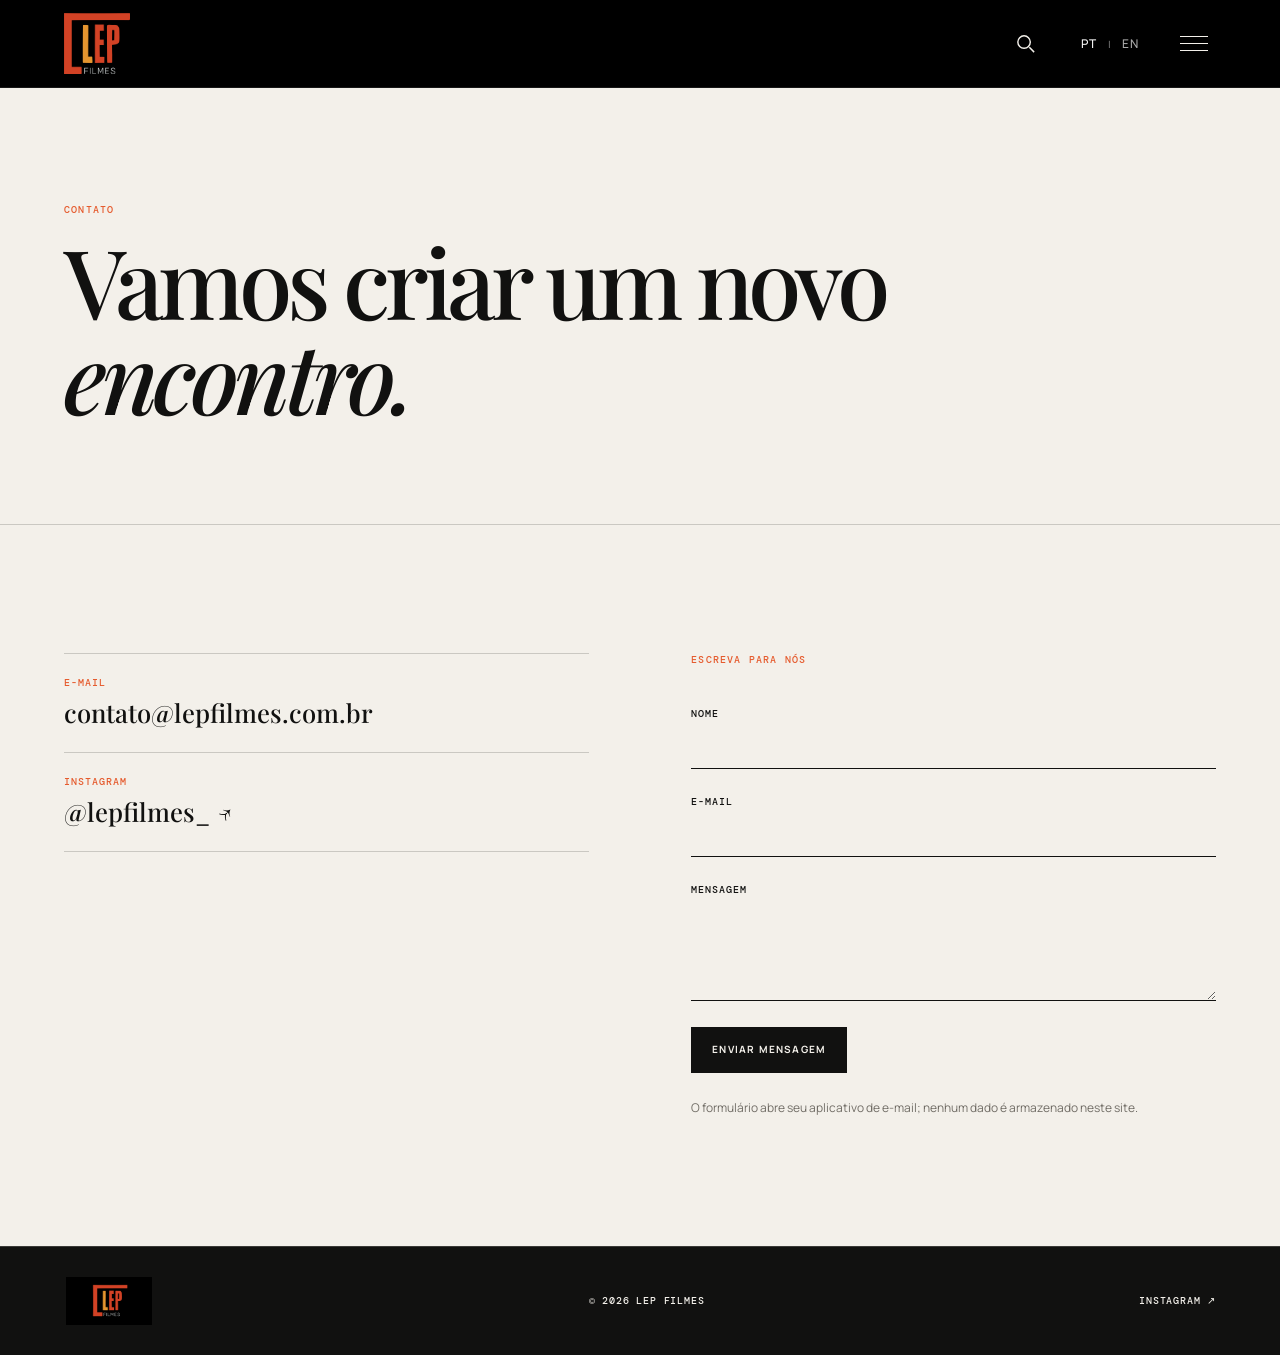
==== commit c92ed6b0: "Add bilingual home structure and production updates" ====
--- a/pages/contato.html
+++ b/pages/contato.html
@@ -1 +1,2 @@
-<!doctype html><html lang="pt-BR"><head><meta charset="utf-8"><meta name="viewport" content="width=device-width,initial-scale=1"><title>Contato | LEP Filmes</title><meta name="description" content="Entre em contato com a LEP Filmes."><link rel="icon" href="../favicon.svg"><link rel="stylesheet" href="../css/styles.css"><link rel="stylesheet" href="../css/home.css"><link rel="stylesheet" href="../css/editorial.css"></head><body><div data-header></div><main><section class="page-hero"><p class="eyebrow">Contato</p><h1 class="display">Vamos criar um novo <em>encontro.</em></h1></section><section class="section"><div class="contact-grid"><div class="contact-links" data-reveal><a class="contact-link" href="mailto:contato@lepfilmes.com.br"><small>E-mail</small><strong>contato@lepfilmes.com.br</strong></a><a class="contact-link" href="https://www.instagram.com/lepfilmes_/" target="_blank" rel="noreferrer"><small>Instagram</small><strong>@lepfilmes_ ↗</strong></a></div><form class="contact-form" data-reveal action="mailto:contato@lepfilmes.com.br" method="post" enctype="text/plain"><p class="eyebrow">Escreva para nós</p><label>Nome<input required name="nome" type="text" autocomplete="name"></label><label>E-mail<input required name="email" type="email" autocomplete="email"></label><label>Mensagem<textarea required name="mensagem"></textarea></label><button class="button" type="submit">Enviar mensagem</button><p class="form-note">O formulário abre seu aplicativo de e-mail; nenhum dado é armazenado neste site.</p></form></div></section></main><div data-footer></div><script src="../js/site.js"></script></body></html>
+<!doctype html><html lang="pt-BR"><head><meta charset="utf-8"><meta name="viewport" content="width=device-width,initial-scale=1"><title data-i18n="meta.contact.title">Contato | LEP Filmes</title><meta name="description" content="Entre em contato com a LEP Filmes." data-i18n-content="meta.contact.description"><link rel="icon" href="../favicon.svg"><link rel="stylesheet" href="../css/styles.css"><link rel="stylesheet" href="../css/home.css"><link rel="stylesheet" href="../css/editorial.css"><link rel="stylesheet" href="../css/navigation.css">
+<script src="../js/translations.js"></script><script src="../js/i18n.js"></script></head><body><div data-header></div><main><section class="page-hero"><p class="eyebrow" data-i18n="nav.contact">Contato</p><h1 class="display" data-i18n="contact.title">Vamos criar um novo <em>encontro.</em></h1></section><section class="section"><div class="contact-grid"><div class="contact-links" data-reveal><a class="contact-link" href="mailto:contato@lepfilmes.com.br"><small data-i18n="form.email">E-mail</small><strong>contato@lepfilmes.com.br</strong></a><a class="contact-link" href="https://www.instagram.com/lepfilmes_/" target="_blank" rel="noreferrer"><small>Instagram</small><strong>@lepfilmes_ ↗</strong></a></div><form class="contact-form" data-reveal action="mailto:contato@lepfilmes.com.br" method="post" enctype="text/plain"><p class="eyebrow" data-i18n="contact.write">Escreva para nós</p><label><span data-i18n="form.name">Nome</span><input required name="nome" type="text" autocomplete="name"></label><label><span data-i18n="form.email">E-mail</span><input required name="email" type="email" autocomplete="email"></label><label><span data-i18n="form.message">Mensagem</span><textarea required name="mensagem"></textarea></label><button class="button" type="submit" data-i18n="form.send">Enviar mensagem</button><p class="form-note" data-i18n="form.note">O formulário abre seu aplicativo de e-mail; nenhum dado é armazenado neste site.</p></form></div></section></main><div data-footer></div><script src="../js/productions.js"></script><script src="../js/site.js"></script></body></html>
--- a/css/home.css
+++ b/css/home.css
@@ -31,7 +31,9 @@
 .trailer-cover:focus-visible{outline-offset:-6px}
 .trailer-play{position:absolute;left:50%;top:50%;transform:translate(-50%,-50%);display:grid;place-items:center;width:clamp(54px,6.5vw,88px);aspect-ratio:1;border:1px solid var(--warm);border-radius:50%;background:var(--warm);color:#000;transition:background .2s,color .2s}
 .trailer-play svg{width:28%;fill:currentColor;margin-left:4px}
-.trailer-cover:hover .trailer-play{background:transparent;color:var(--warm)}
+@media(hover:hover) and (pointer:fine){
+  .trailer-cover:hover .trailer-play{background:transparent;color:var(--warm)}
+}
 .trailer-caption{position:absolute;left:clamp(22px,4vw,60px);right:24px;bottom:clamp(22px,4vw,60px);display:grid;gap:12px}
 .trailer-caption strong{font:500 clamp(24px,3.2vw,48px)/1.1 var(--display);letter-spacing:-.03em;color:var(--warm)}
 .trailer-caption>span{font:12px/1.6 var(--mono);letter-spacing:.04em;color:var(--sand)}
--- a/css/editorial.css
+++ b/css/editorial.css
@@ -1,4 +1,14 @@
 /* Shared navigation and internal editorial pages; Home content keeps its approved styles. */
+/* Native click remains the single activation event; scrolling and pinch zoom stay available. */
+@media(max-width:760px),(hover:none) and (pointer:coarse){
+  .trailer-cover,.menu-toggle,.menu-close,.site-nav a,.intro-skip,.intro-sound,.intro-test__skip{touch-action:manipulation}
+  .trailer-cover{isolation:isolate}
+  .trailer-cover *,.menu-toggle span,.intro-skip span{pointer-events:none}
+  .home-trailer iframe{position:relative;z-index:1;pointer-events:auto}
+  .home .site-intro video,.intro-test__stage{pointer-events:none}
+  .home .intro-actions{z-index:1}
+  .intro-test__skip{z-index:1}
+}
 .site-header{height:88px;justify-content:flex-start;gap:clamp(30px,4vw,64px);background:#000}
 .site-header>.wordmark{flex:none;width:66px;aspect-ratio:1.084;overflow:hidden}
 .site-header>.wordmark img{width:252%;height:auto;max-width:none;transform:translate(-31.5%,-16.4%)}
--- a/css/navigation.css
+++ b/css/navigation.css
@@ -0,0 +1,45 @@
+/* Shared bilingual header; the page and footer systems are otherwise preserved. */
+.site-header,.home .site-header{background:#000;color:var(--paper);height:88px;justify-content:space-between;gap:24px;border-bottom:1px solid #ffffff18}
+.header-controls{display:flex;align-items:center;gap:clamp(14px,2vw,30px);margin-left:auto}
+.search-toggle,.menu-toggle,.home .menu-toggle{display:grid;place-content:center;width:44px;height:44px;padding:6px;background:none;color:var(--paper);border:0;touch-action:manipulation}
+.search-toggle svg{width:23px;height:23px;fill:none;stroke:currentColor;stroke-width:1.5;pointer-events:none}
+.menu-toggle span,.home .menu-toggle span{width:28px;height:1px;margin:3px 0;background:currentColor;pointer-events:none}
+.menu-toggle:hover span:last-child{width:28px}
+.language-switch{display:flex;align-items:center;gap:3px;font:500 12px/1 var(--sans);letter-spacing:.06em}
+.language-switch a{display:grid;place-items:center;min-width:32px;min-height:44px;color:#aaa}
+.language-switch a[aria-current]{color:#fff}
+.language-switch span{color:#777;font-size:10px}
+body.search-open{overflow:hidden}
+.menu-dialog{inset:0;width:100%;max-width:none;height:100dvh;max-height:none;padding:0 clamp(24px,6vw,90px) 30px;border:0;box-shadow:none;background:linear-gradient(135deg,rgba(65,25,13,.94),rgba(17,12,9,.97));color:var(--paper);backdrop-filter:blur(18px);overflow:auto}
+.menu-dialog[open]{display:flex;flex-direction:column}
+.menu-dialog::backdrop{background:rgba(229,91,46,.62)}
+.menu-dialog__top{flex:none;min-height:88px;border-bottom:1px solid #ffffff25;gap:24px;padding:0}
+.menu-brand{font:500 14px var(--sans);letter-spacing:.08em}
+.menu-dialog .site-nav{flex:1;justify-content:center;gap:clamp(10px,2vh,22px);padding:36px 0;font:500 clamp(34px,5.2vw,76px)/1.15 var(--display);letter-spacing:-.04em}
+.menu-dialog .site-nav a{min-height:44px;padding:0;width:fit-content;color:var(--paper)}
+.menu-dialog .site-nav a[aria-current],.menu-dialog .site-nav a:hover{color:var(--paper)}
+.menu-dialog .site-nav a.nav-productions,.menu-dialog .site-nav a.nav-productions[aria-current]{color:var(--warm)}
+.menu-dialog .site-nav a:hover{text-decoration:underline;text-decoration-thickness:1px;text-underline-offset:8px}
+.menu-close,.search-close{display:flex;align-items:center;gap:14px;min-height:44px;background:none;border:0;padding:0;font:500 12px var(--sans);color:inherit;touch-action:manipulation}
+.menu-close span,.search-close span{font:300 30px var(--sans)}
+.search-dialog{inset:0;width:min(850px,calc(100% - 44px));max-height:calc(100dvh - 44px);padding:clamp(24px,5vw,64px);border:0;background:var(--paper);color:var(--ink);overflow:auto}
+.search-dialog::backdrop{background:#000b;backdrop-filter:blur(8px)}
+.search-dialog__top{display:flex;align-items:start;justify-content:space-between;gap:24px;margin-bottom:32px}
+.search-dialog h2{font-size:clamp(32px,4vw,54px);margin:0}
+.search-label{display:block;font:500 12px var(--sans);margin-bottom:12px}
+#production-search{width:100%;min-height:48px;border:0;border-bottom:1px solid var(--ink);padding:10px 0;background:none;font:400 18px var(--sans);border-radius:0;color:var(--ink)}
+.search-status{font:13px/1.6 var(--sans);color:var(--muted);margin:22px 0}
+.search-results{list-style:none;padding:0;margin:0}
+.search-results li{border-top:1px solid var(--line)}
+.search-results a{display:flex;flex-direction:column;gap:8px;padding:20px 0;font:500 21px/1.25 var(--display)}
+.search-results small{font:12px/1.5 var(--sans);color:var(--muted)}
+.search-results a:hover{color:var(--warm)}
+@media(max-width:760px){
+  .site-header,.home .site-header{height:76px;padding-inline:22px;gap:10px}
+  .header-controls{gap:9px}
+  .menu-dialog__top{min-height:76px}
+  .menu-dialog .site-nav{gap:clamp(16px,3vh,28px);font-size:clamp(35px,8vw,54px)}
+  .search-dialog__top{gap:14px}
+  .search-close{font-size:11px;gap:7px}
+}
+@media(max-height:550px){.menu-dialog .site-nav{font-size:30px;gap:8px;padding:20px 0}.menu-dialog__top{min-height:64px}}
